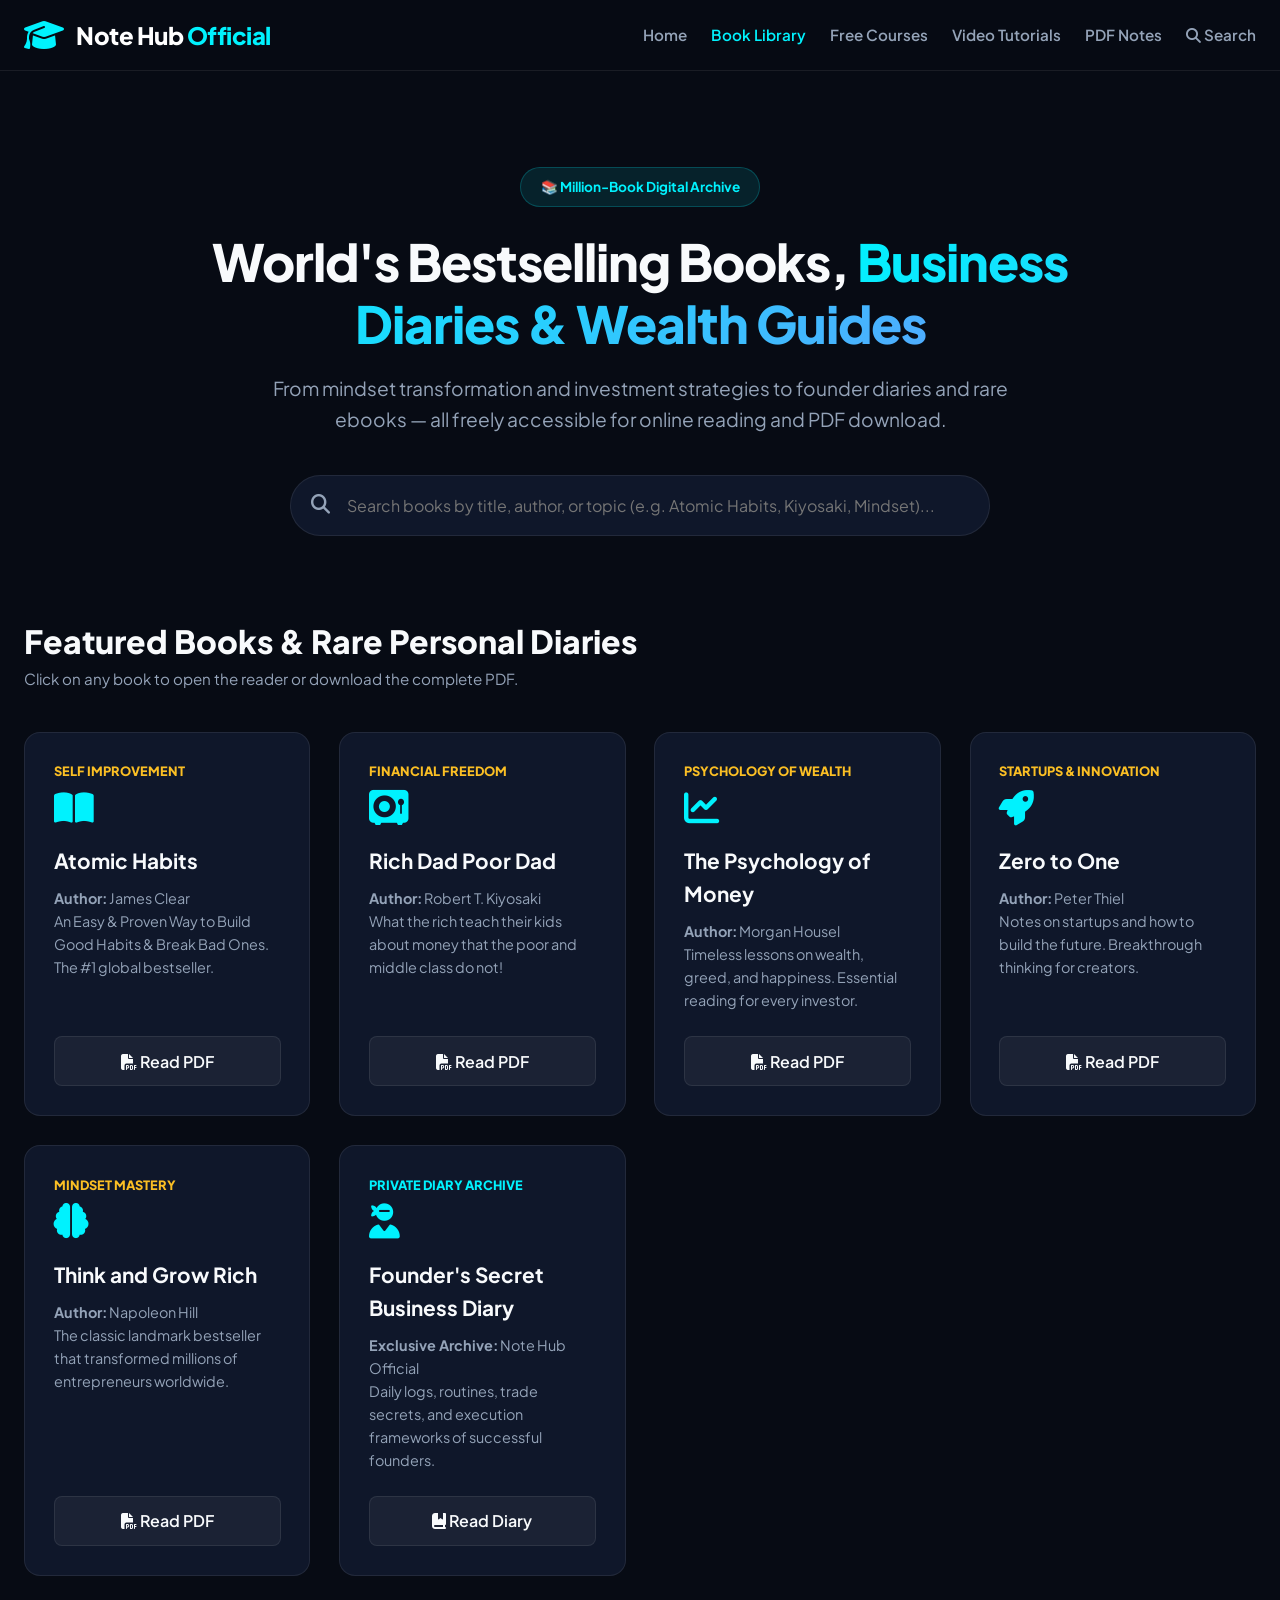
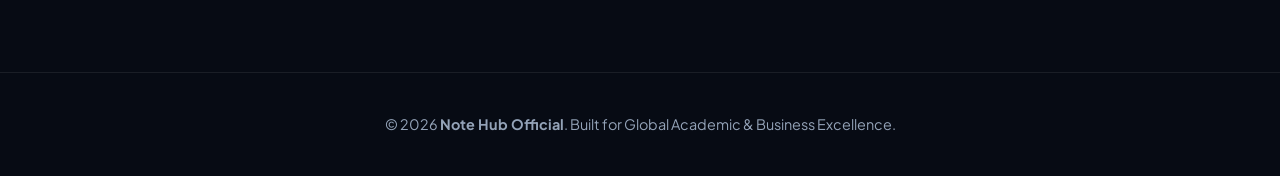
==== books.html @ ea26a1de "Create books.html" ====
<!DOCTYPE html>
<html lang="en">
<head>
    <meta charset="UTF-8">
    <meta name="viewport" content="width=device-width, initial-scale=1.0">
    <title>Digital Book Library & Wealth Diaries | Note Hub Official</title>
    <meta name="description" content="Access thousands of bestselling business, finance, and self-improvement books like Atomic Habits, Rich Dad Poor Dad, and personal diaries for free.">
    <meta name="keywords" content="Atomic Habits PDF, Rich Dad Poor Dad PDF, Business Books Free, Wealth Diaries, Note Hub Books">
    <meta name="robots" content="index, follow">
    
    <link rel="stylesheet" href="style.css">
    <link rel="stylesheet" href="https://cdnjs.cloudflare.com/ajax/libs/font-awesome/6.4.0/css/all.min.css">
</head>
<body>

    <!-- Navigation Bar -->
    <header class="navbar">
        <div class="nav-container">
            <a href="index.html" class="logo-box">
                <i class="fa-solid fa-graduation-cap logo-icon"></i>
                <span class="logo-text">Note Hub <span>Official</span></span>
            </a>
            <nav class="nav-links">
                <a href="index.html">Home</a>
                <a href="books.html" class="active">Book Library</a>
                <a href="courses.html">Free Courses</a>
                <a href="videos.html">Video Tutorials</a>
                <a href="pdf-notes.html">PDF Notes</a>
                <a href="search.html"><i class="fa-solid fa-magnifying-glass"></i> Search</a>
            </nav>
        </div>
    </header>

    <!-- Books Hero Section -->
    <section class="hero" style="padding-bottom: 2rem;">
        <div class="hero-content">
            <span class="badge">📚 Million-Book Digital Archive</span>
            <h1>World's Bestselling Books, <span>Business Diaries & Wealth Guides</span></h1>
            <p>From mindset transformation and investment strategies to founder diaries and rare ebooks — all freely accessible for online reading and PDF download.</p>
            
            <!-- Book Search Input -->
            <div class="search-container">
                <i class="fa-solid fa-magnifying-glass search-icon-inside"></i>
                <input type="text" id="bookSearchInput" class="search-input" onkeyup="searchBooks()" placeholder="Search books by title, author, or topic (e.g. Atomic Habits, Kiyosaki, Mindset)...">
            </div>
        </div>
    </section>

    <!-- Main Book Grid Section -->
    <section class="content-section">
        <div class="section-header">
            <div>
                <h2>Featured Books & Rare Personal Diaries</h2>
                <p>Click on any book to open the reader or download the complete PDF.</p>
            </div>
        </div>

        <div class="grid-cards" id="booksGrid">
            
            <!-- Book 1 -->
            <div class="card book-card">
                <div style="color: var(--accent-gold); font-size: 0.8rem; font-weight: 800; margin-bottom: 0.5rem; text-transform: uppercase;">Self Improvement</div>
                <i class="fa-solid fa-book-open card-icon"></i>
                <h3>Atomic Habits</h3>
                <p><strong>Author:</strong> James Clear<br>An Easy & Proven Way to Build Good Habits & Break Bad Ones. The #1 global bestseller.</p>
                <a href="#" onclick="alert('Opening Atomic Habits PDF Reader...')" class="card-btn"><i class="fa-solid fa-file-pdf"></i> Read PDF</a>
            </div>

            <!-- Book 2 -->
            <div class="card book-card">
                <div style="color: var(--accent-gold); font-size: 0.8rem; font-weight: 800; margin-bottom: 0.5rem; text-transform: uppercase;">Financial Freedom</div>
                <i class="fa-solid fa-vault card-icon"></i>
                <h3>Rich Dad Poor Dad</h3>
                <p><strong>Author:</strong> Robert T. Kiyosaki<br>What the rich teach their kids about money that the poor and middle class do not!</p>
                <a href="#" onclick="alert('Opening Rich Dad Poor Dad PDF Reader...')" class="card-btn"><i class="fa-solid fa-file-pdf"></i> Read PDF</a>
            </div>

            <!-- Book 3 -->
            <div class="card book-card">
                <div style="color: var(--accent-gold); font-size: 0.8rem; font-weight: 800; margin-bottom: 0.5rem; text-transform: uppercase;">Psychology of Wealth</div>
                <i class="fa-solid fa-chart-line card-icon"></i>
                <h3>The Psychology of Money</h3>
                <p><strong>Author:</strong> Morgan Housel<br>Timeless lessons on wealth, greed, and happiness. Essential reading for every investor.</p>
                <a href="#" onclick="alert('Opening Psychology of Money PDF Reader...')" class="card-btn"><i class="fa-solid fa-file-pdf"></i> Read PDF</a>
            </div>

            <!-- Book 4 -->
            <div class="card book-card">
                <div style="color: var(--accent-gold); font-size: 0.8rem; font-weight: 800; margin-bottom: 0.5rem; text-transform: uppercase;">Startups & Innovation</div>
                <i class="fa-solid fa-rocket card-icon"></i>
                <h3>Zero to One</h3>
                <p><strong>Author:</strong> Peter Thiel<br>Notes on startups and how to build the future. Breakthrough thinking for creators.</p>
                <a href="#" onclick="alert('Opening Zero to One PDF Reader...')" class="card-btn"><i class="fa-solid fa-file-pdf"></i> Read PDF</a>
            </div>

            <!-- Book 5 -->
            <div class="card book-card">
                <div style="color: var(--accent-gold); font-size: 0.8rem; font-weight: 800; margin-bottom: 0.5rem; text-transform: uppercase;">Mindset Mastery</div>
                <i class="fa-solid fa-brain card-icon"></i>
                <h3>Think and Grow Rich</h3>
                <p><strong>Author:</strong> Napoleon Hill<br>The classic landmark bestseller that transformed millions of entrepreneurs worldwide.</p>
                <a href="#" onclick="alert('Opening Think and Grow Rich PDF Reader...')" class="card-btn"><i class="fa-solid fa-file-pdf"></i> Read PDF</a>
            </div>

            <!-- Book 6 -->
            <div class="card book-card">
                <div style="color: var(--primary-cyan); font-size: 0.8rem; font-weight: 800; margin-bottom: 0.5rem; text-transform: uppercase;">Private Diary Archive</div>
                <i class="fa-solid fa-user-ninja card-icon"></i>
                <h3>Founder's Secret Business Diary</h3>
                <p><strong>Exclusive Archive:</strong> Note Hub Official<br>Daily logs, routines, trade secrets, and execution frameworks of successful founders.</p>
                <a href="#" onclick="alert('Opening Founder Diary Archive...')" class="card-btn"><i class="fa-solid fa-book-bookmark"></i> Read Diary</a>
            </div>

        </div>
    </section>

    <!-- Footer -->
    <footer>
        <p>&copy; 2026 <strong>Note Hub Official</strong>. Built for Global Academic & Business Excellence.</p>
    </footer>

    <!-- Search Script -->
    <script>
        function searchBooks() {
            let input = document.getElementById('bookSearchInput').value.toLowerCase();
            let cards = document.getElementsByClassName('book-card');

            for (let i = 0; i < cards.length; i++) {
                let cardText = cards[i].innerText.toLowerCase();
                if (cardText.includes(input)) {
                    cards[i].style.display = "flex";
                } else {
                    cards[i].style.display = "none";
                }
            }
        }
    </script>
</body>
</html>
---- style.css ----
@import url('https://fonts.googleapis.com/css2?family=Plus+Jakarta+Sans:wght@300;400;600;700;800&display=swap');

:root {
    --bg-dark: #070b14;
    --card-bg: #0f172a;
    --card-hover: #1e293b;
    --primary-cyan: #00f2fe;
    --primary-blue: #4facfe;
    --accent-gold: #fbbf24;
    --text-main: #f8fafc;
    --text-muted: #94a3b8;
    --border-color: rgba(255, 255, 255, 0.08);
    --google-red: #ea4335;
    --fb-blue: #1877f2;
}

* { margin: 0; padding: 0; box-sizing: border-box; font-family: 'Plus Jakarta Sans', sans-serif; }
body { background-color: var(--bg-dark); color: var(--text-main); line-height: 1.6; overflow-x: hidden; }

/* Global Navigation */
.navbar { background: rgba(7, 11, 20, 0.95); backdrop-filter: blur(16px); border-bottom: 1px solid var(--border-color); position: sticky; top: 0; z-index: 1000; padding: 1rem 0; }
.nav-container { max-width: 1280px; margin: 0 auto; display: flex; justify-content: space-between; align-items: center; padding: 0 1.5rem; }
.logo-box { display: flex; align-items: center; gap: 0.75rem; text-decoration: none; }
.logo-icon { font-size: 2rem; color: var(--primary-cyan); }
.logo-text { font-size: 1.5rem; font-weight: 800; color: #fff; letter-spacing: -0.5px; }
.logo-text span { color: var(--primary-cyan); }

.nav-links { display: flex; align-items: center; gap: 1.5rem; }
.nav-links a { color: var(--text-muted); text-decoration: none; font-weight: 600; font-size: 0.95rem; transition: all 0.3s ease; }
.nav-links a:hover, .nav-links a.active { color: var(--primary-cyan); }

.btn-primary { background: linear-gradient(135deg, var(--primary-cyan), var(--primary-blue)); color: #000; padding: 0.65rem 1.4rem; border: none; border-radius: 50px; font-weight: 700; cursor: pointer; transition: 0.3s ease; }
.btn-primary:hover { transform: translateY(-2px); box-shadow: 0 4px 20px rgba(0, 242, 254, 0.4); }

/* Hero Section */
.hero { padding: 6rem 1.5rem 4rem; text-align: center; max-width: 1000px; margin: 0 auto; }
.badge { background: rgba(0, 242, 254, 0.1); color: var(--primary-cyan); padding: 0.5rem 1.2rem; border-radius: 50px; font-size: 0.85rem; font-weight: 700; border: 1px solid rgba(0, 242, 254, 0.2); display: inline-block; margin-bottom: 1.5rem; }
.hero h1 { font-size: 3.2rem; font-weight: 800; line-height: 1.2; margin-bottom: 1.2rem; letter-spacing: -1px; }
.hero h1 span { background: linear-gradient(135deg, var(--primary-cyan), var(--primary-blue)); -webkit-background-clip: text; -webkit-text-fill-color: transparent; }
.hero p { font-size: 1.2rem; color: var(--text-muted); margin-bottom: 2.5rem; max-width: 800px; margin-left: auto; margin-right: auto; }

/* Global Search Input Box */
.search-container { max-width: 700px; margin: 0 auto 3rem; position: relative; }
.search-input { width: 100%; padding: 1.2rem 1.5rem 1.2rem 3.5rem; background: var(--card-bg); border: 1px solid var(--border-color); border-radius: 50px; color: #fff; font-size: 1rem; outline: none; transition: 0.3s ease; }
.search-input:focus { border-color: var(--primary-cyan); box-shadow: 0 0 25px rgba(0, 242, 254, 0.2); }
.search-icon-inside { position: absolute; left: 1.3rem; top: 50%; transform: translateY(-50%); color: var(--text-muted); font-size: 1.2rem; }

/* Dynamic Live Stats Counter */
.stats-grid { display: grid; grid-template-columns: repeat(auto-fit, minmax(200px, 1fr)); gap: 1.5rem; max-width: 1100px; margin: 0 auto 5rem; padding: 0 1.5rem; }
.stat-card { background: var(--card-bg); border: 1px solid var(--border-color); border-radius: 16px; padding: 1.8rem; text-align: center; }
.stat-number { font-size: 2.2rem; font-weight: 800; color: var(--primary-cyan); margin-bottom: 0.2rem; }
.stat-label { color: var(--text-muted); font-size: 0.9rem; font-weight: 600; }

/* Grid Cards Section */
.content-section { max-width: 1280px; margin: 0 auto 5rem; padding: 0 1.5rem; }
.section-header { margin-bottom: 2.5rem; display: flex; justify-content: space-between; align-align: flex-end; }
.section-header h2 { font-size: 2rem; font-weight: 800; }
.section-header p { color: var(--text-muted); font-size: 0.95rem; }

.grid-cards { display: grid; grid-template-columns: repeat(auto-fit, minmax(280px, 1fr)); gap: 1.8rem; }
.card { background: var(--card-bg); border: 1px solid var(--border-color); border-radius: 16px; padding: 1.8rem; transition: 0.3s ease; position: relative; display: flex; flex-direction: column; justify-content: space-between; }
.card:hover { transform: translateY(-6px); background: var(--card-hover); border-color: rgba(0, 242, 254, 0.4); }
.card-icon { font-size: 2.2rem; color: var(--primary-cyan); margin-bottom: 1.2rem; }
.card h3 { font-size: 1.3rem; margin-bottom: 0.6rem; font-weight: 700; }
.card p { color: var(--text-muted); font-size: 0.9rem; margin-bottom: 1.5rem; flex-grow: 1; }
.card-btn { background: rgba(255, 255, 255, 0.05); color: var(--text-main); border: 1px solid var(--border-color); padding: 0.7rem 1.2rem; border-radius: 8px; font-weight: 600; text-decoration: none; text-align: center; transition: 0.3s; }
.card-btn:hover { background: var(--primary-cyan); color: #000; border-color: var(--primary-cyan); font-weight: 700; }

/* Authentication Modal (Login/Signup) */
.modal { display: none; position: fixed; top: 0; left: 0; width: 100%; height: 100%; background: rgba(3, 7, 18, 0.85); backdrop-filter: blur(10px); z-index: 2000; justify-content: center; align-items: center; }
.modal-card { background: var(--card-bg); border: 1px solid var(--border-color); border-radius: 20px; padding: 2.5rem; width: 90%; max-width: 440px; position: relative; box-shadow: 0 20px 50px rgba(0,0,0,0.5); }
.close-modal { position: absolute; top: 1.2rem; right: 1.5rem; color: var(--text-muted); font-size: 1.8rem; cursor: pointer; }
.tab-buttons { display: flex; gap: 1.5rem; margin-bottom: 1.8rem; border-bottom: 1px solid var(--border-color); padding-bottom: 0.6rem; }
.tab-btn { background: none; border: none; color: var(--text-muted); font-size: 1.1rem; font-weight: 700; cursor: pointer; }
.tab-btn.active { color: var(--primary-cyan); border-bottom: 2px solid var(--primary-cyan); }
.auth-form { display: none; flex-direction: column; gap: 1.1rem; }
.auth-form.active { display: flex; }
.auth-form input { padding: 0.9rem 1.2rem; background: #070b14; border: 1px solid var(--border-color); border-radius: 10px; color: #fff; outline: none; font-size: 0.95rem; }
.auth-form input:focus { border-color: var(--primary-cyan); }
.btn-auth { background: linear-gradient(135deg, var(--primary-cyan), var(--primary-blue)); border: none; padding: 0.9rem; border-radius: 10px; color: #000; font-weight: 800; font-size: 1rem; cursor: pointer; }
.divider { text-align: center; margin: 1.5rem 0 1rem; position: relative; font-size: 0.75rem; color: var(--text-muted); font-weight: 700; letter-spacing: 1px; }
.social-login { display: flex; gap: 1rem; }
.btn-social { flex: 1; padding: 0.8rem; border-radius: 10px; border: none; color: #fff; font-weight: 700; cursor: pointer; display: flex; align-items: center; justify-content: center; gap: 0.6rem; font-size: 0.9rem; }
.btn-social.google { background: var(--google-red); }
.btn-social.facebook { background: var(--fb-blue); }

footer { border-top: 1px solid var(--border-color); padding: 2.5rem 0; text-align: center; margin-top: 6rem; color: var(--text-muted); font-size: 0.9rem; }
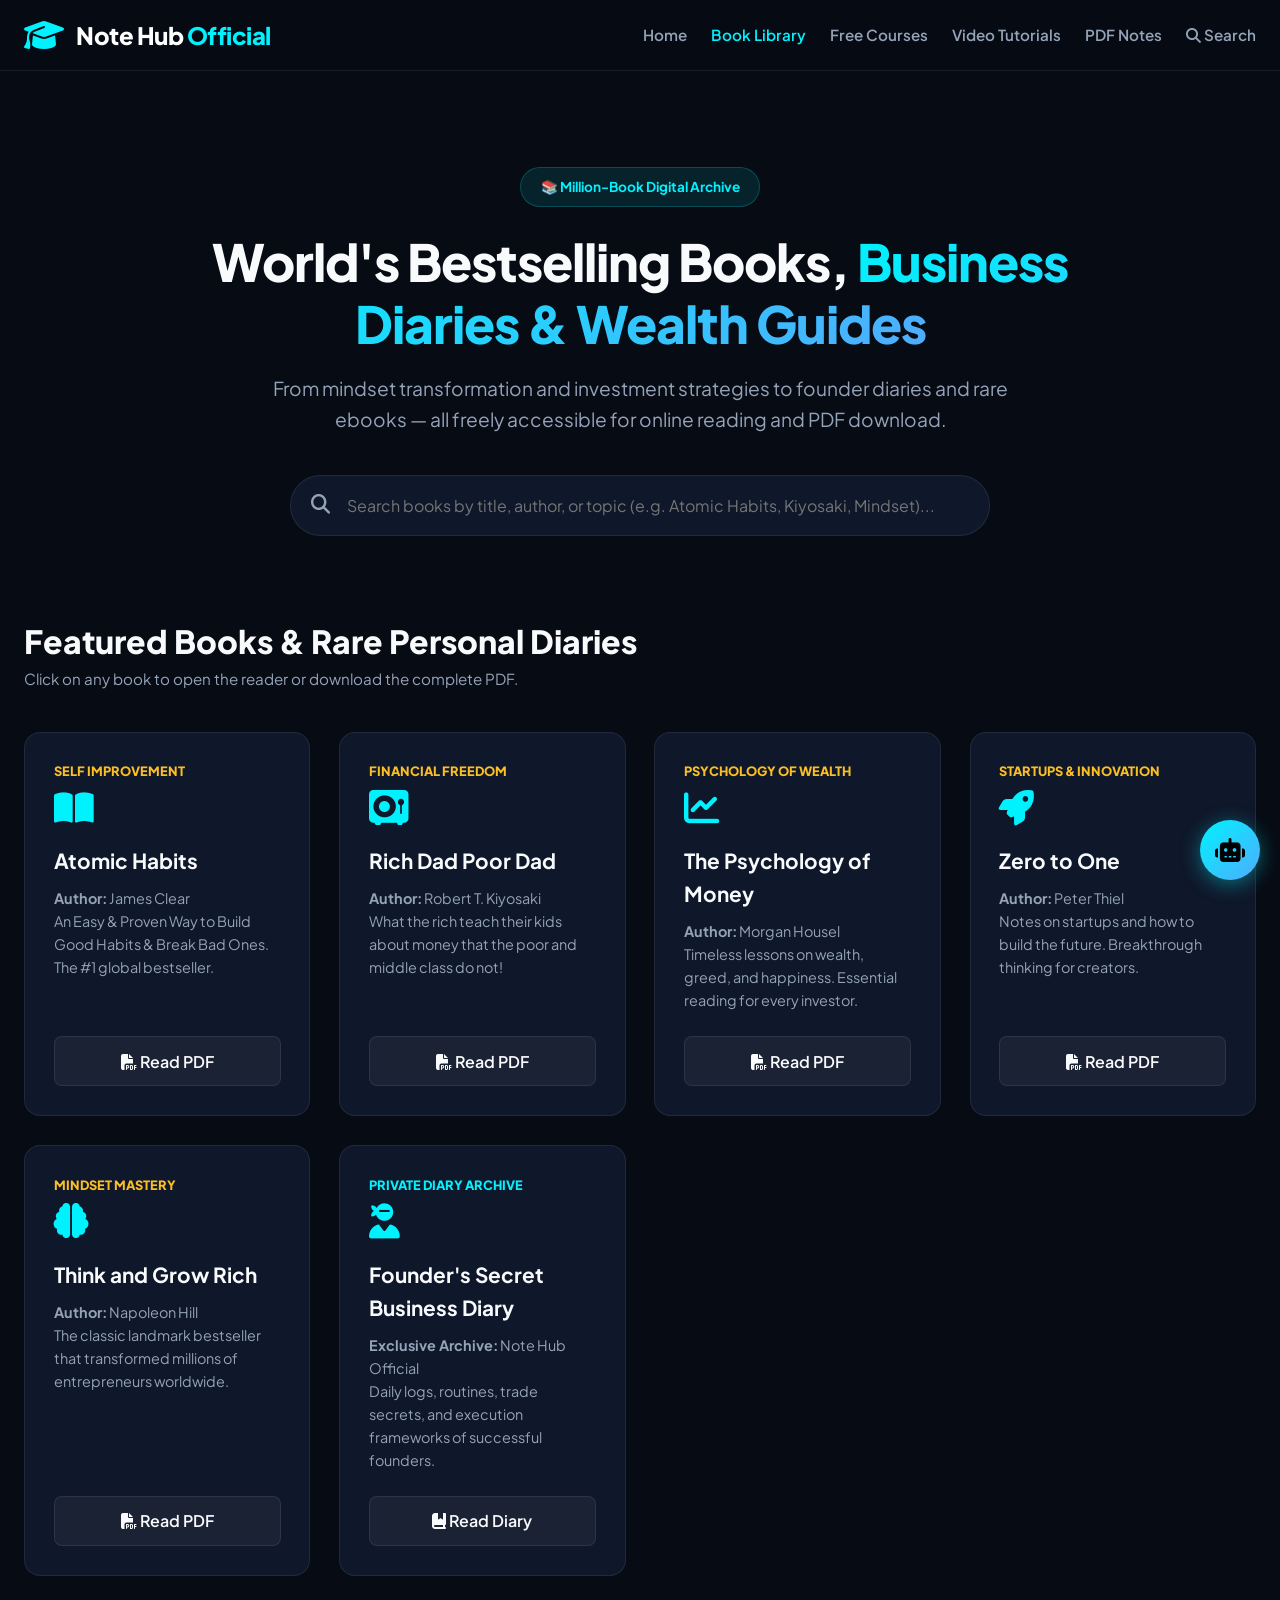
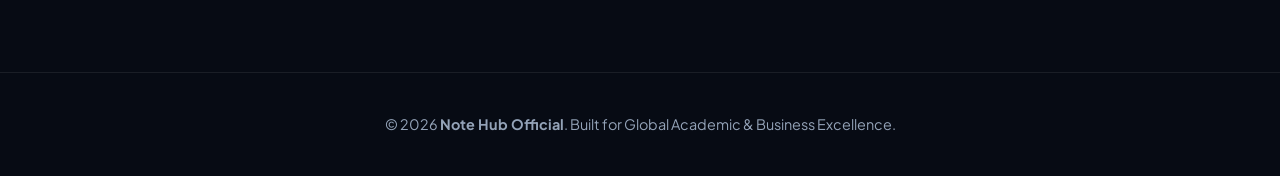
==== commit b67c24df: "Update books.html" ====
--- a/books.html
+++ b/books.html
@@ -133,7 +133,8 @@
                     cards[i].style.display = "none";
                 }
             }
-        }
+                    }
     </script>
+    <script src="app.js"></script>
 </body>
 </html>
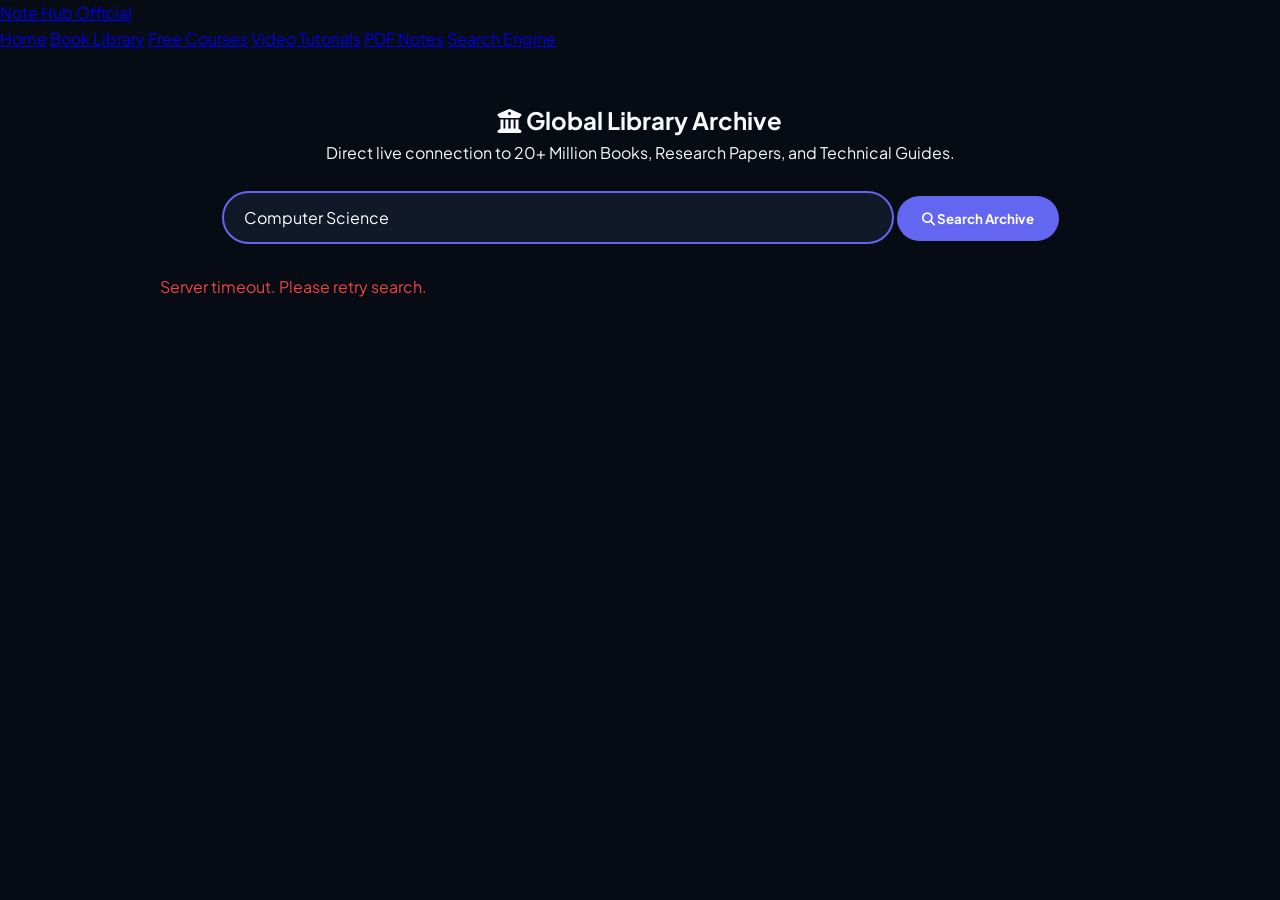
==== commit 21ee30c9: "Update books.html" ====
--- a/books.html
+++ b/books.html
@@ -3,138 +3,99 @@
 <head>
     <meta charset="UTF-8">
     <meta name="viewport" content="width=device-width, initial-scale=1.0">
-    <title>Digital Book Library & Wealth Diaries | Note Hub Official</title>
-    <meta name="description" content="Access thousands of bestselling business, finance, and self-improvement books like Atomic Habits, Rich Dad Poor Dad, and personal diaries for free.">
-    <meta name="keywords" content="Atomic Habits PDF, Rich Dad Poor Dad PDF, Business Books Free, Wealth Diaries, Note Hub Books">
-    <meta name="robots" content="index, follow">
-    
+    <title>Global Library & Archives - Note Hub Official</title>
+    <meta name="description" content="Access over 20 million free books, technical documents, and research papers on Note Hub Official.">
     <link rel="stylesheet" href="style.css">
     <link rel="stylesheet" href="https://cdnjs.cloudflare.com/ajax/libs/font-awesome/6.4.0/css/all.min.css">
+    <style>
+        .container { max-width: 1000px; margin: 30px auto; padding: 20px; text-align: center; }
+        .search-input { width: 70%; padding: 14px 20px; font-size: 16px; border-radius: 30px; border: 2px solid #6366f1; background: #111827; color: #fff; outline: none; }
+        .search-btn { padding: 14px 25px; border-radius: 30px; background: #6366f1; color: white; border: none; font-weight: bold; cursor: pointer; }
+        .results-grid { display: grid; grid-template-columns: repeat(auto-fit, minmax(280px, 1fr)); gap: 20px; margin-top: 30px; text-align: left; }
+        .card { background: #1f2937; border: 1px solid #374151; padding: 20px; border-radius: 12px; color: white; display: flex; flex-direction: column; justify-content: space-between; }
+        .card h3 { font-size: 1.1rem; color: #818cf8; margin-bottom: 8px; }
+        .card p { font-size: 0.85rem; color: #9ca3af; line-height: 1.4; }
+        .btn-link { display: block; margin-top: 15px; padding: 10px; background: #10b981; color: white; text-align: center; text-decoration: none; border-radius: 6px; font-weight: bold; }
+    </style>
 </head>
 <body>
 
-    <!-- Navigation Bar -->
-    <header class="navbar">
-        <div class="nav-container">
-            <a href="index.html" class="logo-box">
-                <i class="fa-solid fa-graduation-cap logo-icon"></i>
-                <span class="logo-text">Note Hub <span>Official</span></span>
-            </a>
-            <nav class="nav-links">
+    <header>
+        <div>
+            <a href="index.html"><span>Note Hub <span>Official</span></span></a>
+            <nav>
                 <a href="index.html">Home</a>
-                <a href="books.html" class="active">Book Library</a>
+                <a href="books.html">Book Library</a>
                 <a href="courses.html">Free Courses</a>
                 <a href="videos.html">Video Tutorials</a>
                 <a href="pdf-notes.html">PDF Notes</a>
-                <a href="search.html"><i class="fa-solid fa-magnifying-glass"></i> Search</a>
+                <a href="search.html">Search Engine</a>
             </nav>
         </div>
     </header>
 
-    <!-- Books Hero Section -->
-    <section class="hero" style="padding-bottom: 2rem;">
-        <div class="hero-content">
-            <span class="badge">📚 Million-Book Digital Archive</span>
-            <h1>World's Bestselling Books, <span>Business Diaries & Wealth Guides</span></h1>
-            <p>From mindset transformation and investment strategies to founder diaries and rare ebooks — all freely accessible for online reading and PDF download.</p>
-            
-            <!-- Book Search Input -->
-            <div class="search-container">
-                <i class="fa-solid fa-magnifying-glass search-icon-inside"></i>
-                <input type="text" id="bookSearchInput" class="search-input" onkeyup="searchBooks()" placeholder="Search books by title, author, or topic (e.g. Atomic Habits, Kiyosaki, Mindset)...">
-            </div>
-        </div>
-    </section>
+    <div class="container">
+        <h2><i class="fa-solid fa-building-columns"></i> Global Library Archive</h2>
+        <p>Direct live connection to 20+ Million Books, Research Papers, and Technical Guides.</p>
+        <br>
+        <input type="text" id="query" class="search-input" placeholder="Search any topic (e.g. Artificial Intelligence, Physics, Medical, Programming)...">
+        <button onclick="fetchGlobalBooks()" class="search-btn"><i class="fa-solid fa-magnifying-glass"></i> Search Archive</button>
 
-    <!-- Main Book Grid Section -->
-    <section class="content-section">
-        <div class="section-header">
-            <div>
-                <h2>Featured Books & Rare Personal Diaries</h2>
-                <p>Click on any book to open the reader or download the complete PDF.</p>
-            </div>
-        </div>
+        <div id="status" style="display:none; margin-top:20px; color:#818cf8;"><i class="fa-solid fa-spinner fa-spin"></i> Connecting to Global Servers...</div>
+        <div id="grid" class="results-grid"></div>
+    </div>
 
-        <div class="grid-cards" id="booksGrid">
-            
-            <!-- Book 1 -->
-            <div class="card book-card">
-                <div style="color: var(--accent-gold); font-size: 0.8rem; font-weight: 800; margin-bottom: 0.5rem; text-transform: uppercase;">Self Improvement</div>
-                <i class="fa-solid fa-book-open card-icon"></i>
-                <h3>Atomic Habits</h3>
-                <p><strong>Author:</strong> James Clear<br>An Easy & Proven Way to Build Good Habits & Break Bad Ones. The #1 global bestseller.</p>
-                <a href="#" onclick="alert('Opening Atomic Habits PDF Reader...')" class="card-btn"><i class="fa-solid fa-file-pdf"></i> Read PDF</a>
-            </div>
+    <script>
+        window.onload = function() {
+            document.getElementById('query').value = 'Computer Science';
+            fetchGlobalBooks();
+        };
 
-            <!-- Book 2 -->
-            <div class="card book-card">
-                <div style="color: var(--accent-gold); font-size: 0.8rem; font-weight: 800; margin-bottom: 0.5rem; text-transform: uppercase;">Financial Freedom</div>
-                <i class="fa-solid fa-vault card-icon"></i>
-                <h3>Rich Dad Poor Dad</h3>
-                <p><strong>Author:</strong> Robert T. Kiyosaki<br>What the rich teach their kids about money that the poor and middle class do not!</p>
-                <a href="#" onclick="alert('Opening Rich Dad Poor Dad PDF Reader...')" class="card-btn"><i class="fa-solid fa-file-pdf"></i> Read PDF</a>
-            </div>
+        function fetchGlobalBooks() {
+            const q = document.getElementById('query').value.trim();
+            if (!q) return;
 
-            <!-- Book 3 -->
-            <div class="card book-card">
-                <div style="color: var(--accent-gold); font-size: 0.8rem; font-weight: 800; margin-bottom: 0.5rem; text-transform: uppercase;">Psychology of Wealth</div>
-                <i class="fa-solid fa-chart-line card-icon"></i>
-                <h3>The Psychology of Money</h3>
-                <p><strong>Author:</strong> Morgan Housel<br>Timeless lessons on wealth, greed, and happiness. Essential reading for every investor.</p>
-                <a href="#" onclick="alert('Opening Psychology of Money PDF Reader...')" class="card-btn"><i class="fa-solid fa-file-pdf"></i> Read PDF</a>
-            </div>
+            const grid = document.getElementById('grid');
+            const status = document.getElementById('status');
+            grid.innerHTML = '';
+            status.style.display = 'block';
 
-            <!-- Book 4 -->
-            <div class="card book-card">
-                <div style="color: var(--accent-gold); font-size: 0.8rem; font-weight: 800; margin-bottom: 0.5rem; text-transform: uppercase;">Startups & Innovation</div>
-                <i class="fa-solid fa-rocket card-icon"></i>
-                <h3>Zero to One</h3>
-                <p><strong>Author:</strong> Peter Thiel<br>Notes on startups and how to build the future. Breakthrough thinking for creators.</p>
-                <a href="#" onclick="alert('Opening Zero to One PDF Reader...')" class="card-btn"><i class="fa-solid fa-file-pdf"></i> Read PDF</a>
-            </div>
+            // Fetching from Internet Archive Global API
+            fetch(`https://archive.org/advancedsearch.php?q=${encodeURIComponent(q)}+AND+mediatype:(texts)&fl[]=identifier,title,creator,description&sort[]=&rows=15&page=1&output=json`)
+                .then(res => res.json())
+                .then(data => {
+                    status.style.display = 'none';
+                    const docs = data.response.docs;
 
-            <!-- Book 5 -->
-            <div class="card book-card">
-                <div style="color: var(--accent-gold); font-size: 0.8rem; font-weight: 800; margin-bottom: 0.5rem; text-transform: uppercase;">Mindset Mastery</div>
-                <i class="fa-solid fa-brain card-icon"></i>
-                <h3>Think and Grow Rich</h3>
-                <p><strong>Author:</strong> Napoleon Hill<br>The classic landmark bestseller that transformed millions of entrepreneurs worldwide.</p>
-                <a href="#" onclick="alert('Opening Think and Grow Rich PDF Reader...')" class="card-btn"><i class="fa-solid fa-file-pdf"></i> Read PDF</a>
-            </div>
+                    if (!docs || docs.length === 0) {
+                        grid.innerHTML = '<p style="color:#9ca3af;">No archives found for this search query.</p>';
+                        return;
+                    }
 
-            <!-- Book 6 -->
-            <div class="card book-card">
-                <div style="color: var(--primary-cyan); font-size: 0.8rem; font-weight: 800; margin-bottom: 0.5rem; text-transform: uppercase;">Private Diary Archive</div>
-                <i class="fa-solid fa-user-ninja card-icon"></i>
-                <h3>Founder's Secret Business Diary</h3>
-                <p><strong>Exclusive Archive:</strong> Note Hub Official<br>Daily logs, routines, trade secrets, and execution frameworks of successful founders.</p>
-                <a href="#" onclick="alert('Opening Founder Diary Archive...')" class="card-btn"><i class="fa-solid fa-book-bookmark"></i> Read Diary</a>
-            </div>
+                    docs.forEach(item => {
+                        const title = item.title || 'Educational Document';
+                        const author = item.creator ? (Array.isArray(item.creator) ? item.creator[0] : item.creator) : 'Global Author/Publisher';
+                        const desc = item.description ? (Array.isArray(item.description) ? item.description[0] : item.description).substring(0, 100) + '...' : 'Complete technical book archive available for online read and study.';
+                        const link = `https://archive.org/details/${item.identifier}`;
 
-        </div>
-    </section>
-
-    <!-- Footer -->
-    <footer>
-        <p>&copy; 2026 <strong>Note Hub Official</strong>. Built for Global Academic & Business Excellence.</p>
-    </footer>
-
-    <!-- Search Script -->
-    <script>
-        function searchBooks() {
-            let input = document.getElementById('bookSearchInput').value.toLowerCase();
-            let cards = document.getElementsByClassName('book-card');
-
-            for (let i = 0; i < cards.length; i++) {
-                let cardText = cards[i].innerText.toLowerCase();
-                if (cardText.includes(input)) {
-                    cards[i].style.display = "flex";
-                } else {
-                    cards[i].style.display = "none";
-                }
-            }
-                    }
+                        const div = document.createElement('div');
+                        div.className = 'card';
+                        div.innerHTML = `
+                            <div>
+                                <h3>${title}</h3>
+                                <p><strong>Author:</strong> ${author}</p>
+                                <p style="margin-top:8px;">${desc}</p>
+                            </div>
+                            <a href="${link}" target="_blank" class="btn-link"><i class="fa-solid fa-book-open"></i> Read Full Book</a>
+                        `;
+                        grid.appendChild(div);
+                    });
+                })
+                .catch(() => {
+                    status.style.display = 'none';
+                    grid.innerHTML = '<p style="color:#ef4444;">Server timeout. Please retry search.</p>';
+                });
+        }
     </script>
-    <script src="app.js"></script>
 </body>
 </html>
